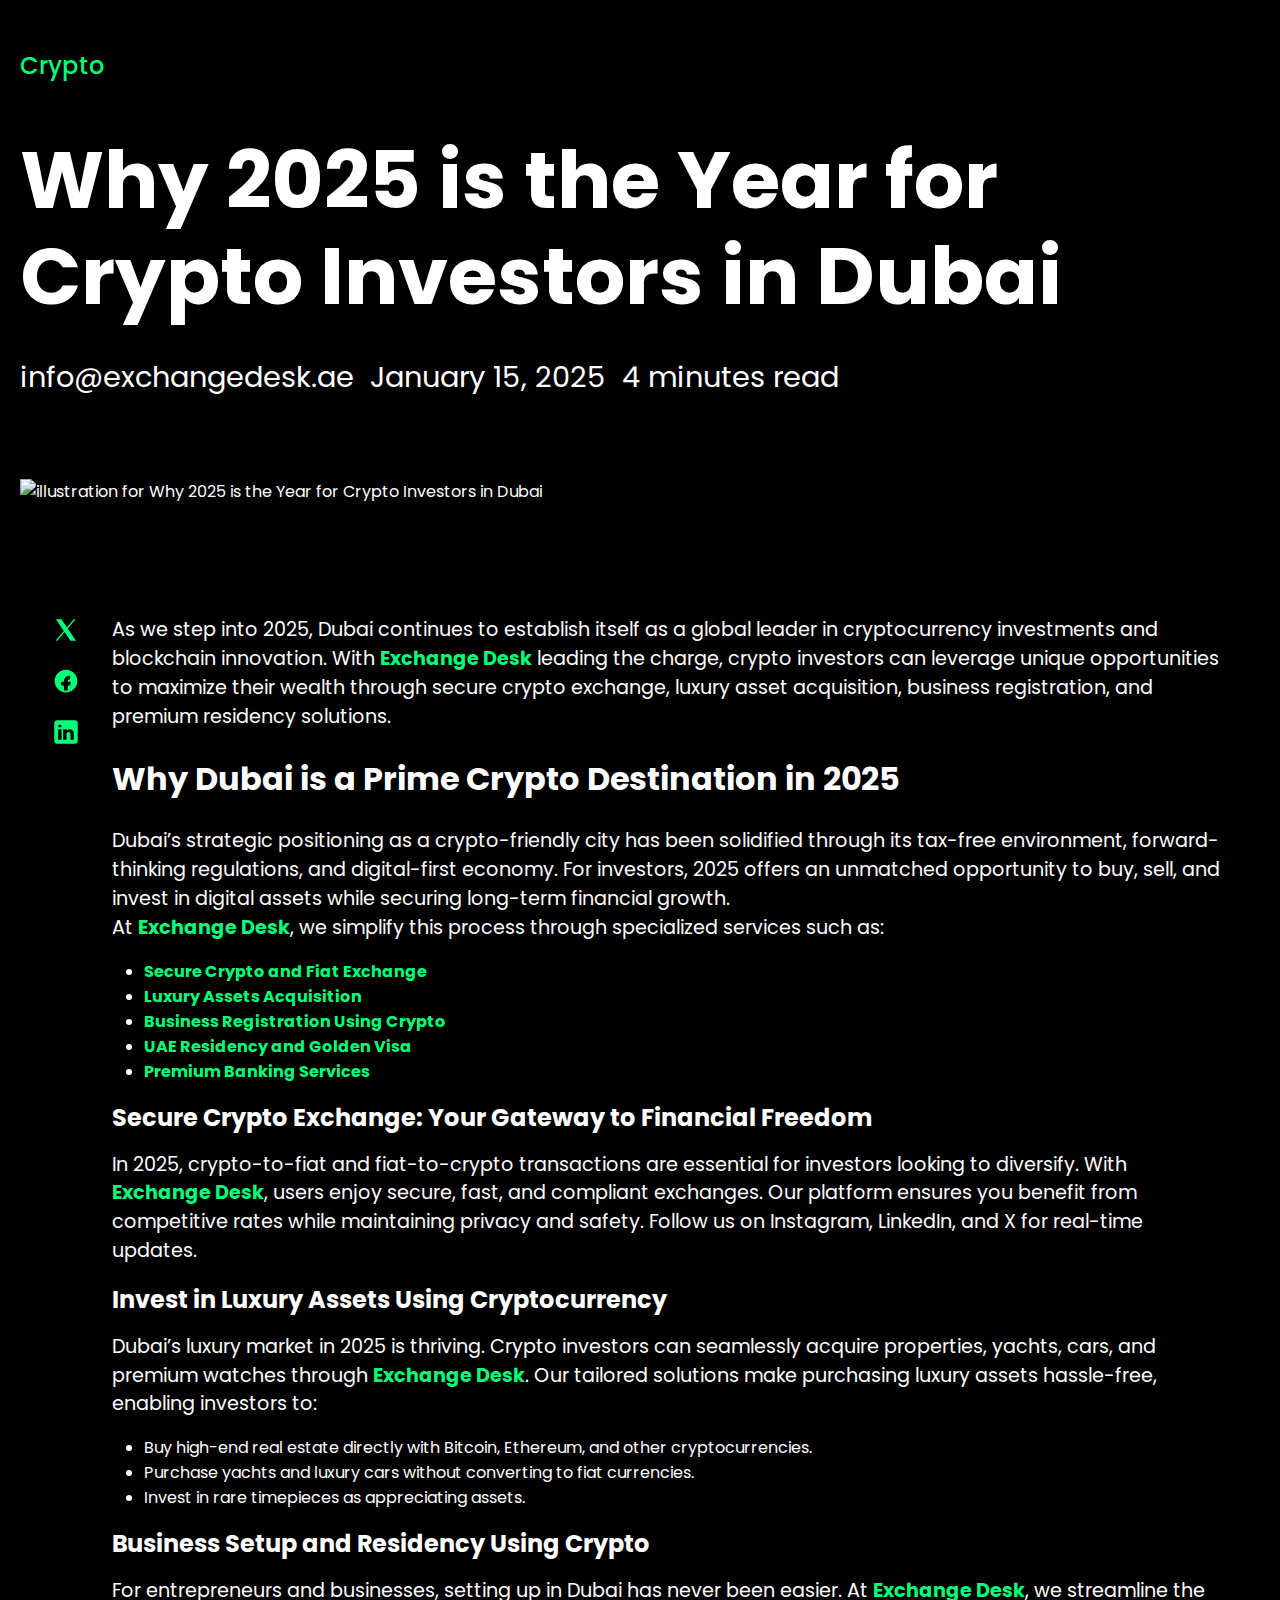
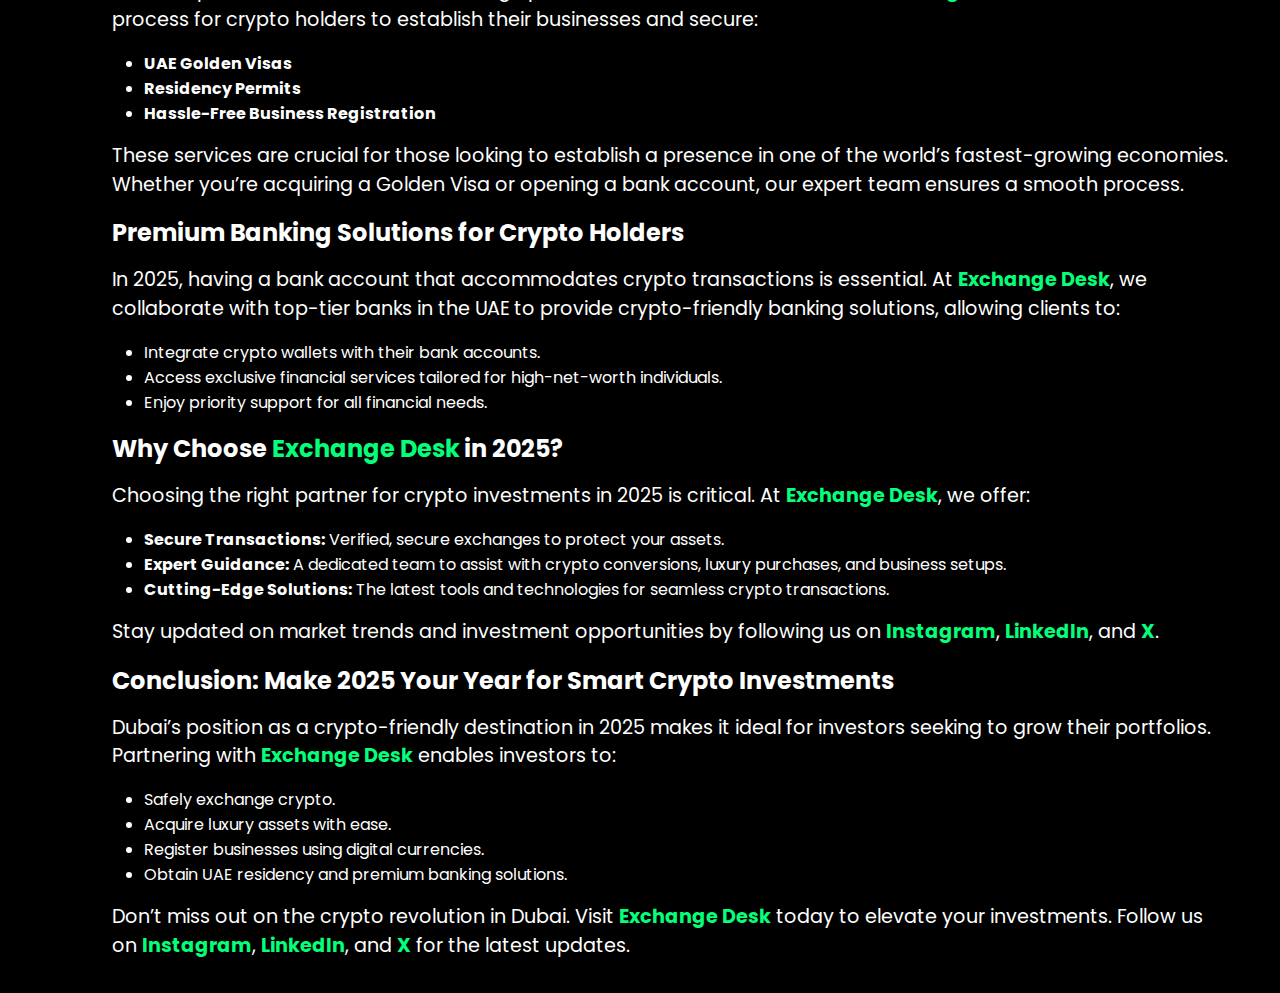
==== blogs/2025-is-the-Year-for-Crypto-Investors-in-Dubai.html @ 5f9643fd "Add files via upload" ====
<!DOCTYPE html>
<html lang="en">

<head>
    <meta charset="UTF-8" />
    <link rel="stylesheet" href="../style.css">
    <meta name="description"
        content="Discover why 2025 is the year for crypto investors in Dubai. Learn about secure crypto exchanges, luxury asset acquisitions, business registration, and premium residency solutions with Exchange Desk.">
    <meta name="keywords"
        content="crypto, cryptocurrency, Dubai, investment, 2025, Exchange Desk, luxury assets, business registration, UAE residency, Golden Visa">
    <meta name="author" content="Exchange Desk">
    <link rel="icon"
        href="https://exchangedesk.ae/wp-content/uploads/2025/01/cropped-exchange-desk-favicon-512-x-512-px-1-32x32.png"
        sizes="32x32" />
    <link rel="icon"
        href="https://exchangedesk.ae/wp-content/uploads/2025/01/cropped-exchange-desk-favicon-512-x-512-px-1-192x192.png"
        sizes="192x192" />
    <link rel="apple-touch-icon"
        href="https://exchangedesk.ae/wp-content/uploads/2025/01/cropped-exchange-desk-favicon-512-x-512-px-1-180x180.png" />
    <meta name="msapplication-TileImage"
        content="https://exchangedesk.ae/wp-content/uploads/2025/01/cropped-exchange-desk-favicon-512-x-512-px-1-270x270.png" />
    <link href="https://fonts.googleapis.com/css2?family=Poppins:wght@400;500;600;700&display=swap" rel="stylesheet">
    <meta name="viewport" content="width=device-width, initial-scale=1.0" />
    <script type="application/ld+json">
        {
          "@context": "https://schema.org",
          "@type": "Article",
          "headline": "Why 2025 is the Year for Crypto Investors in Dubai",
          "author": {
            "@type": "Person",
            "name": "Exchange Desk"
          },
          "datePublished": "2025-01-15",
          "image": "../cover-images/Why 2025 is the Year for Crypto Investors in Dubai.webp",
          "publisher": {
            "@type": "Organization",
            "name": "Exchange Desk",
            "logo": {
              "@type": "ImageObject",
              "url": "https://exchangedesk.ae/wp-content/uploads/2023/08/exchange-desk-2.webp"
            }
          },
          "description": "Discover why 2025 is the year for crypto investors in Dubai. Learn about secure crypto exchanges, luxury asset acquisitions, business registration, and premium residency solutions with Exchange Desk."
        }
        </script>
    <title>Why 2025 is the Year for Crypto Investors in Dubai</title>
</head>

<body>
    <header>
        <p class="hash">crypto</p>
        <h1>Why 2025 is the Year for Crypto Investors in Dubai</h1>
        <div class="details">
            <p>info@exchangedesk.ae</p>
            <p>January 15, 2025</p>
            <p>4 minutes read</p>
        </div>
    </header>
    <main>
        <img src="../cover-images/Why 2025 is the Year for Crypto Investors in Dubai.webp"
            alt="illustration for Why 2025 is the Year for Crypto Investors in Dubai" />
        <section class="content">
            <nav>
                <ul class="social-links">
                    <li><a href="https://x.com/exchange_desk" target="_blank">
                            <svg xmlns="http://www.w3.org/2000/svg" xmlns:xlink="http://www.w3.org/1999/xlink"
                                viewBox="0,0,256,256" width="28px" height="28px" fill-rule="nonzero">
                                <g fill="#05ff79" fill-rule="nonzero" stroke="none" stroke-width="1"
                                    stroke-linecap="butt" stroke-linejoin="miter" stroke-miterlimit="10"
                                    stroke-dasharray="" stroke-dashoffset="0" font-family="none" font-weight="none"
                                    font-size="none" text-anchor="none" style="mix-blend-mode: normal">
                                    <g transform="scale(5.12,5.12)">
                                        <path
                                            d="M6.91992,6l14.2168,20.72656l-14.9082,17.27344h3.17773l13.13867,-15.22266l10.44141,15.22266h10.01367l-14.87695,-21.6875l14.08008,-16.3125h-3.17578l-12.31055,14.26172l-9.7832,-14.26172z">
                                        </path>
                                    </g>
                                </g>
                            </svg>
                        </a></li>
                    <li><a href="https://www.facebook.com/exchangedesk" target="_blank">
                            <svg xmlns="http://www.w3.org/2000/svg" x="0px" y="0px" width="28" height="28"
                                viewBox="0,0,256,256">
                                <g fill="#05ff79" fill-rule="nonzero" stroke="none" stroke-width="1"
                                    stroke-linecap="butt" stroke-linejoin="miter" stroke-miterlimit="10"
                                    stroke-dasharray="" stroke-dashoffset="0" font-family="none" font-weight="none"
                                    font-size="none" text-anchor="none" style="mix-blend-mode: normal">
                                    <g transform="scale(8,8)">
                                        <path
                                            d="M16,3c-7.168,0 -13,5.832 -13,13c0,7.168 5.832,13 13,13c7.168,0 13,-5.832 13,-13c0,-7.168 -5.832,-13 -13,-13zM13.764,26.405c-0.178,-1.708 -0.25,-3.662 -0.157,-5.179c-0.92,0 -1.796,-0.114 -2.518,-0.382c-0.154,-0.057 -0.28,-0.184 -0.349,-0.333c-0.514,-1.121 -0.515,-1.903 0,-3.023c0.068,-0.149 0.204,-0.277 0.358,-0.334c0.902,-0.334 1.697,-0.405 2.522,-0.405l0.041,-0.928c0.188,-3.382 2.607,-5.744 6.314,-5.822c0.23,-0.005 0.457,0.125 0.554,0.334c0.481,1.039 0.51,2.249 0.011,3.318c-0.1,0.211 -0.32,0.349 -0.551,0.349c-1.104,0 -2.005,0.904 -2.002,2.008l0.002,0.73c1.308,0.01 2.039,0.114 3.071,0.38c0.252,0.065 0.448,0.334 0.449,0.594c0.006,1.059 -0.328,2.246 -0.971,2.931c-0.085,0.054 -0.168,0.106 -0.254,0.16c-0.636,0.221 -1.217,0.289 -2.216,0.289c0.082,1.396 -0.014,3.494 -0.185,5.352c-0.021,0.23 -0.197,0.417 -0.425,0.449c-0.477,0.067 -0.963,0.107 -1.458,0.107c-0.621,0 -1.23,-0.052 -1.823,-0.152c-0.221,-0.037 -0.39,-0.219 -0.413,-0.443z">
                                        </path>
                                    </g>
                                </g>
                            </svg>
                        </a></li>
                    <li><a href="https://www.linkedin.com/company/exchange-desk" target="_blank">
                            <svg xmlns="http://www.w3.org/2000/svg" x="0px" y="0px" width="28" height="28"
                                viewBox="0,0,256,256">
                                <g fill="#05ff79" fill-rule="nonzero" stroke="none" stroke-width="1"
                                    stroke-linecap="butt" stroke-linejoin="miter" stroke-miterlimit="10"
                                    stroke-dasharray="" stroke-dashoffset="0" font-family="none" font-weight="none"
                                    font-size="none" text-anchor="none" style="mix-blend-mode: normal">
                                    <g transform="scale(5.12,5.12)">
                                        <path
                                            d="M41,4h-32c-2.76,0 -5,2.24 -5,5v32c0,2.76 2.24,5 5,5h32c2.76,0 5,-2.24 5,-5v-32c0,-2.76 -2.24,-5 -5,-5zM17,20v19h-6v-19zM11,14.47c0,-1.4 1.2,-2.47 3,-2.47c1.8,0 2.93,1.07 3,2.47c0,1.4 -1.12,2.53 -3,2.53c-1.8,0 -3,-1.13 -3,-2.53zM39,39h-6c0,0 0,-9.26 0,-10c0,-2 -1,-4 -3.5,-4.04h-0.08c-2.42,0 -3.42,2.06 -3.42,4.04c0,0.91 0,10 0,10h-6v-19h6v2.56c0,0 1.93,-2.56 5.81,-2.56c3.97,0 7.19,2.73 7.19,8.26z">
                                        </path>
                                    </g>
                                </g>
                            </svg>
                        </a></li>
                </ul>
            </nav>
            <article class="body">
                <p>
                    As we step into 2025, Dubai continues to establish itself as a global leader in cryptocurrency
                    investments and blockchain innovation. With <a href="https://exchangedesk.ae">Exchange Desk</a>
                    leading the charge, crypto investors can
                    leverage unique opportunities to maximize their wealth through secure crypto exchange, luxury asset
                    acquisition, business registration, and premium residency solutions.
                </p>
                <h2>
                    Why Dubai is a Prime Crypto Destination in 2025
                </h2>
                <p>
                    Dubai’s strategic positioning as a crypto-friendly city has been solidified through its tax-free
                    environment, forward-thinking regulations, and digital-first economy. For investors, 2025 offers an
                    unmatched opportunity to buy, sell, and invest in digital assets while securing long-term financial
                    growth.
                </p>
                <p>
                    At <a href="https://exchangedesk.ae">Exchange Desk</a>, we simplify this process through specialized
                    services such as:
                </p>
                <ul>
                    <li><a href="https://exchangedesk.ae/#crypto-exchange">Secure Crypto and Fiat Exchange</a></li>
                    <li><a href="https://exchangedesk.ae/#luxury-assets">Luxury Assets Acquisition</a></li>
                    <li><a href="https://exchangedesk.ae/#business-setup">Business Registration Using Crypto</a></li>
                    <li><a href="https://exchangedesk.ae/#business-setup">UAE Residency and Golden Visa</a></li>
                    <li><a href="https://exchangedesk.ae/#banking">Premium Banking Services</a></li>
                </ul>
                <h3>Secure Crypto Exchange: Your Gateway to Financial Freedom</h3>
                <p>
                    In 2025, crypto-to-fiat and fiat-to-crypto transactions are essential for investors looking to
                    diversify. With <a href="https://exchangedesk.ae">Exchange Desk</a>, users enjoy secure, fast, and
                    compliant exchanges. Our platform ensures you benefit from competitive rates while maintaining
                    privacy
                    and safety. Follow us on Instagram, LinkedIn, and X for real-time updates.
                </p>
                <h3>Invest in Luxury Assets Using Cryptocurrency</h3>
                <p>
                    Dubai’s luxury market in 2025 is thriving. Crypto investors can seamlessly acquire properties,
                    yachts,
                    cars, and premium watches through <a href="https://exchangedesk.ae">Exchange Desk</a>. Our tailored
                    solutions make purchasing luxury assets
                    hassle-free, enabling investors to:
                </p>
                <ul>
                    <li>Buy high-end real estate directly with Bitcoin, Ethereum, and other cryptocurrencies.</li>
                    <li>Purchase yachts and luxury cars without converting to fiat currencies.</li>
                    <li>Invest in rare timepieces as appreciating assets.</li>
                </ul>
                <h3>Business Setup and Residency Using Crypto</h3>
                <p>
                    For entrepreneurs and businesses, setting up in Dubai has never been easier. At <a
                        href="https://exchangedesk.ae">Exchange Desk</a>, we
                    streamline the process for crypto holders to establish their businesses and secure:
                </p>
                <ul>
                    <li><strong>UAE Golden Visas</strong></li>
                    <li><strong>Residency Permits</strong></li>
                    <li><strong>Hassle-Free Business Registration</strong></li>
                </ul>
                <p>
                    These services are crucial for those looking to establish a presence in one of the world’s
                    fastest-growing economies. Whether you’re acquiring a Golden Visa or opening a bank account, our
                    expert team ensures a smooth process.
                </p>
                <h3>Premium Banking Solutions for Crypto Holders</h3>
                <p>
                    In 2025, having a bank account that accommodates crypto transactions is essential. At <a
                        href="https://exchangedesk.ae">Exchange Desk</a>, we collaborate with top-tier banks in the UAE
                    to provide crypto-friendly banking solutions, allowing clients to:
                </p>
                <ul>
                    <li>Integrate crypto wallets with their bank accounts.</li>
                    <li>Access exclusive financial services tailored for high-net-worth individuals.</li>
                    <li>Enjoy priority support for all financial needs.</li>
                </ul>
                <h3>Why Choose <a href="https://exchangedesk.ae">Exchange Desk</a> in 2025?</h3>
                <p>Choosing the right partner for crypto investments in 2025 is critical. At <a
                        href="https://exchangedesk.ae">Exchange Desk</a>, we offer:</p>
                <ul>
                    <li><strong>Secure Transactions:</strong> Verified, secure exchanges to protect your assets.</li>
                    <li><strong>Expert Guidance:</strong> A dedicated team to assist with crypto conversions, luxury
                        purchases, and business setups.</li>
                    <li><strong>Cutting-Edge Solutions:</strong> The latest tools and technologies for seamless crypto
                        transactions.</li>
                </ul>
                <p>Stay updated on market trends and investment opportunities by following us on <a
                        href="https://www.instagram.com/exchangedesk/">Instagram</a>, <a
                        href="https://linkedin.com/company/exchange-desk">LinkedIn</a>, and <a
                        href="https://x.com/exchange_desk">X</a>.</p>
                <h3>Conclusion: Make 2025 Your Year for Smart Crypto Investments</h3>
                <p>
                    Dubai’s position as a crypto-friendly destination in 2025 makes it ideal for investors seeking to
                    grow their portfolios. Partnering with <a href="https://exchangedesk.ae">Exchange Desk</a> enables
                    investors to:
                </p>
                <ul>
                    <li>Safely exchange crypto.</li>
                    <li>Acquire luxury assets with ease.</li>
                    <li>Register businesses using digital currencies.</li>
                    <li>Obtain UAE residency and premium banking solutions.</li>
                </ul>
                <p>Don’t miss out on the crypto revolution in Dubai. Visit <a href="https://exchangedesk.ae">Exchange
                        Desk</a> today to elevate your investments. Follow us on <a
                        href="https://www.instagram.com/exchangedesk/">Instagram</a>, <a
                        href="https://linkedin.com/company/exchange-desk">LinkedIn</a>, and <a
                        href="https://x.com/exchange_desk">X</a> for the latest updates.</p>
            </article>
        </section>
    </main>
</body>

</html>
---- style.css ----
*{
    margin: 0;
    padding: 0;
    box-sizing: border-box;
}
body {
    padding-inline: 20px;
    width: 100%;
    font-family: 'Poppins', sans-serif;
    overflow-x: hidden;
    background-color: black;
    color: white;
}

body > header > h1 {
    margin-bottom: 2rem;
}body > header > a {
    margin-top: 2rem;
}

.details {
    display: flex;
    flex-direction: row;
    gap: 1rem;
    font-size: 1.5em;
    margin-block: 2rem 5rem;
}

h1 {
    font-size: 5em;
    font-weight: bolder;
    line-height: 1.2;
}

h2 {
    font-size: 2em;
    margin-block: 1.5rem;
}
h3{
    font-size: 1.5em;
    margin-block: 1rem;
}

.hash {
    color: #05FF79;
    font-weight: 500;
    text-transform: capitalize;
    font-size: 1.5em;
    margin-block: 3rem;
}

body img {
    width: 90%;
}

section {
    margin-top: 7rem;
    padding-inline: 2rem;
    margin-bottom: 2rem;
    display: flex;
    flex-direction: row;
    gap: 2rem;
}

section .social-links{
    display: flex;
    flex-direction: column;
    gap: 1rem;
    list-style: none;
}

p {
    font-size: 1.2em;
    line-height: 1.5;
}

.body a{
    color: #05FF79;
    font-weight: bold;
    text-decoration: none;
}

section .body ul, section .body ol{
    padding-left: 2rem;
    margin-block: 1rem;
}.blog-cards {
    display: flex;
    flex-wrap: wrap;
    gap: 2rem;
    justify-content: center;
}

.blog-card {
    background-color: #2a2a2a;
    border-radius: 8px;
    overflow: hidden;
    width: 300px;
    box-shadow: 0 4px 8px rgba(0, 0, 0, 0.2);
    transition: transform 0.3s;
    display: flex;
    flex-direction: column;
    height: max-content;
}

.blog-card:hover {
    transform: translateY(-10px);
}

.blog-card img {
    width: 100%;
    height: 200px;
    object-fit: cover;
}

.blog-content {
    padding: 1rem;
}

.blog-content h2 {
    font-size: 1.5rem;
    margin: 0 0 0.5rem;
}

.blog-content p {
    font-size: 1rem;
    margin: 0 0 1rem;
}

.read-more {
    display: inline-block;
    padding: 0.5rem 1rem;
    background-color: #05ff79;
    color: black;
    text-decoration: none;
    border-radius: 4px;
    transition: background-color 0.3s;
}

.read-more:hover {
    background-color: #04cc63;
}

/* Media Queries for Mobile Devices */
@media (max-width: 868px) {
    .details {
        flex-direction: column;
        font-size: 1.2em;
        margin-block: 1rem 3rem;
    }

    h1 {
        font-size: 2.5em;
    }
    .blog-card {
        width: 100%;
    }
    .hash {
        font-size: 1.2em;
        margin-bottom: 2rem;
    }

    body img {
        width: 100%;
    }

    section {
        margin-top: 3rem;
        padding-inline: .5rem;
        flex-direction: column;
    }

    p {
        font-size: 0.9em;
    }
    section .social-links{
        flex-direction: row;
    }
}
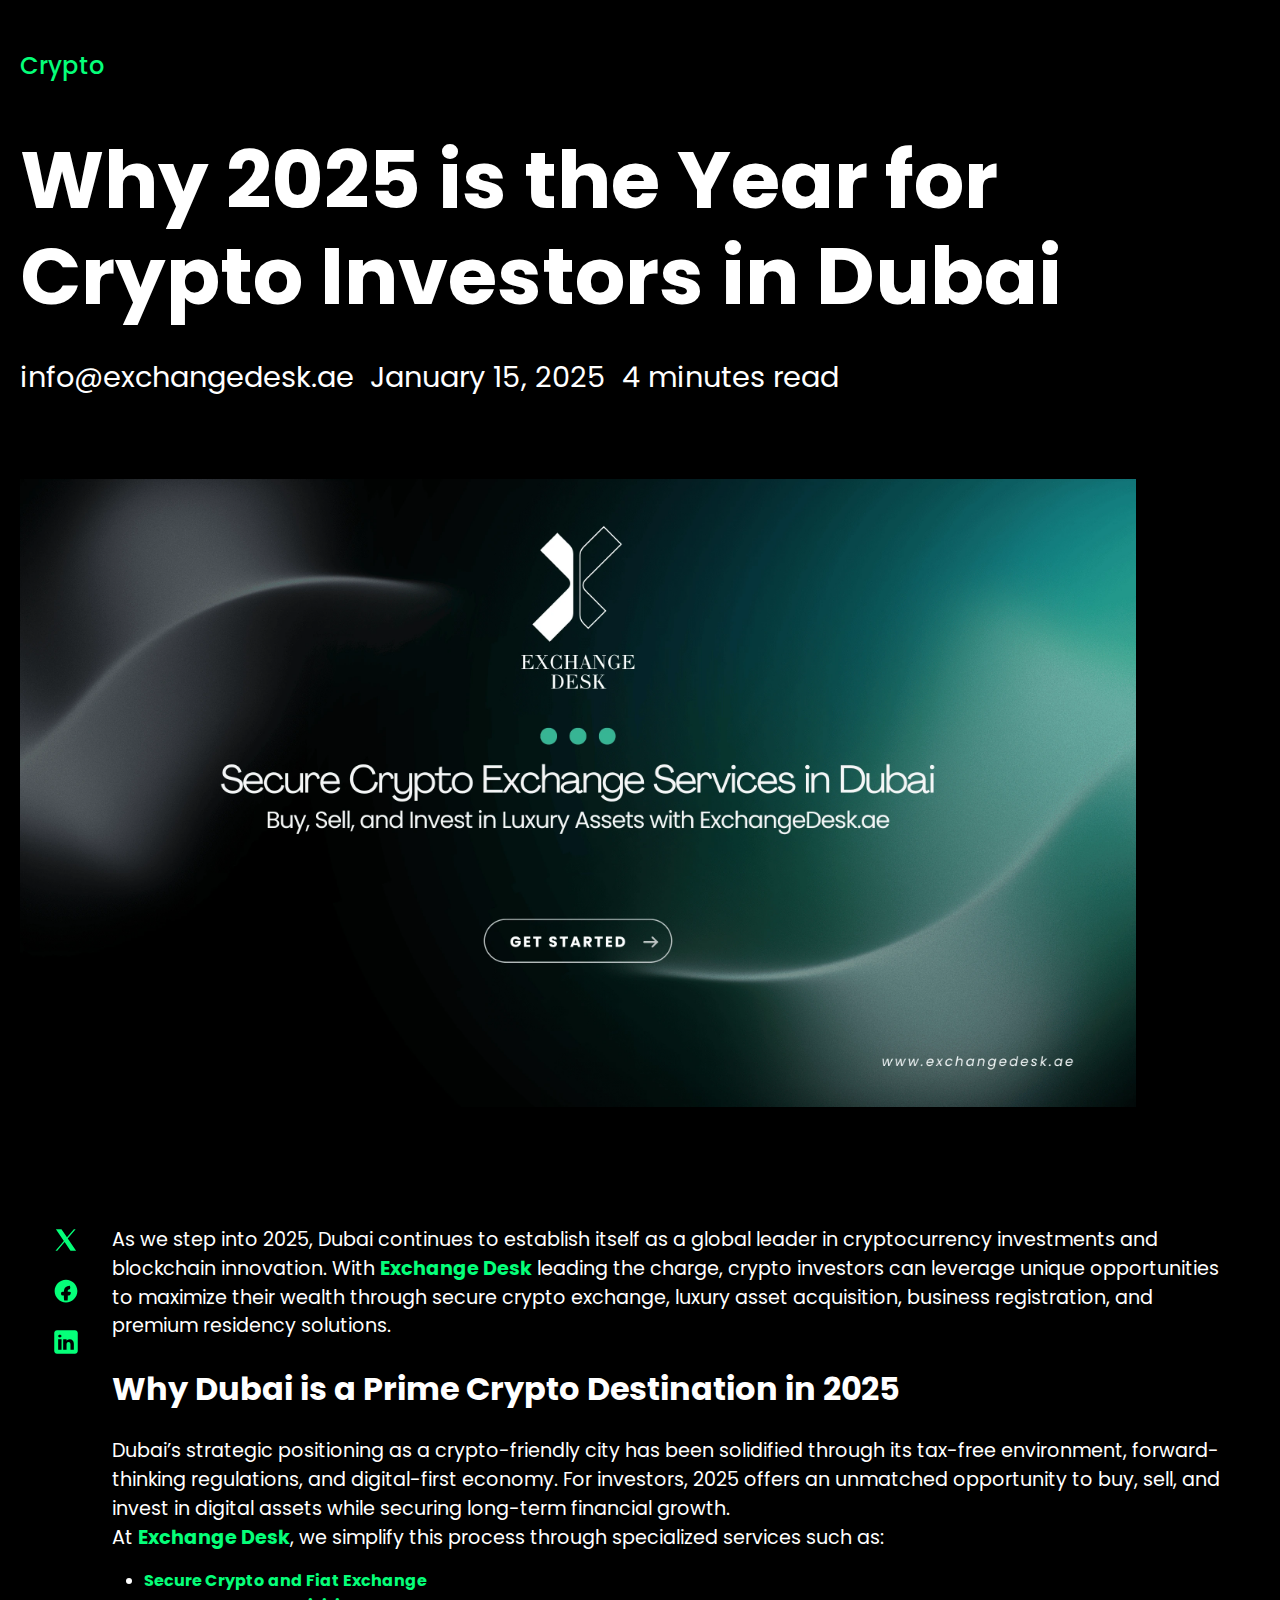
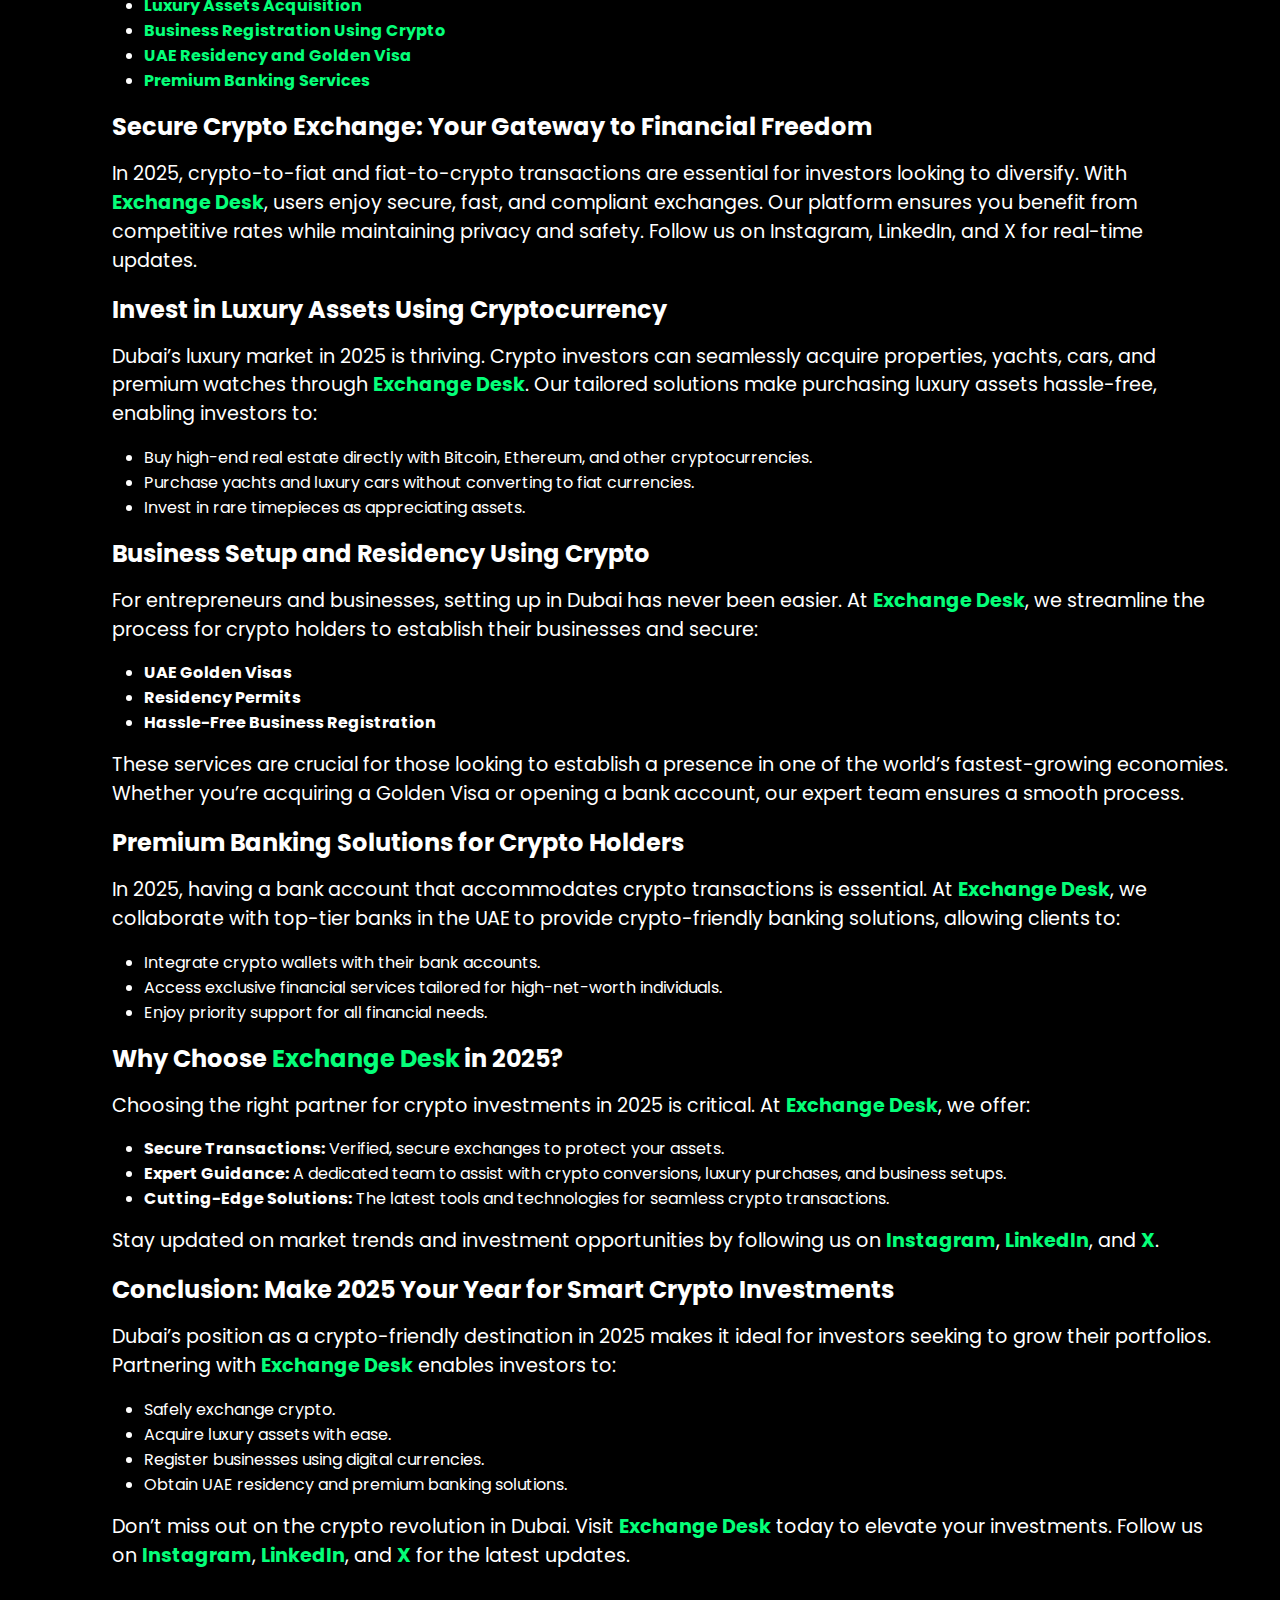
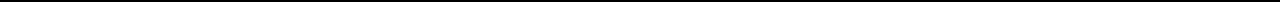
==== commit 375128cc: "Update 2025-is-the-Year-for-Crypto-Investors-in-Dubai.html" ====
--- a/blogs/2025-is-the-Year-for-Crypto-Investors-in-Dubai.html
+++ b/blogs/2025-is-the-Year-for-Crypto-Investors-in-Dubai.html
@@ -221,4 +221,4 @@
     </main>
 </body>
 
-</html>+</html>
--- a/style.css
+++ b/style.css
@@ -178,3 +178,14 @@
 }
 
 
+footer {
+    padding-block: 2rem;
+    padding-inline: .5rem;
+    margin-top: 5rem;
+    background-color: #111;
+}
+
+footer a{
+    color: #04cc63;
+    margin-top: 1rem;
+}